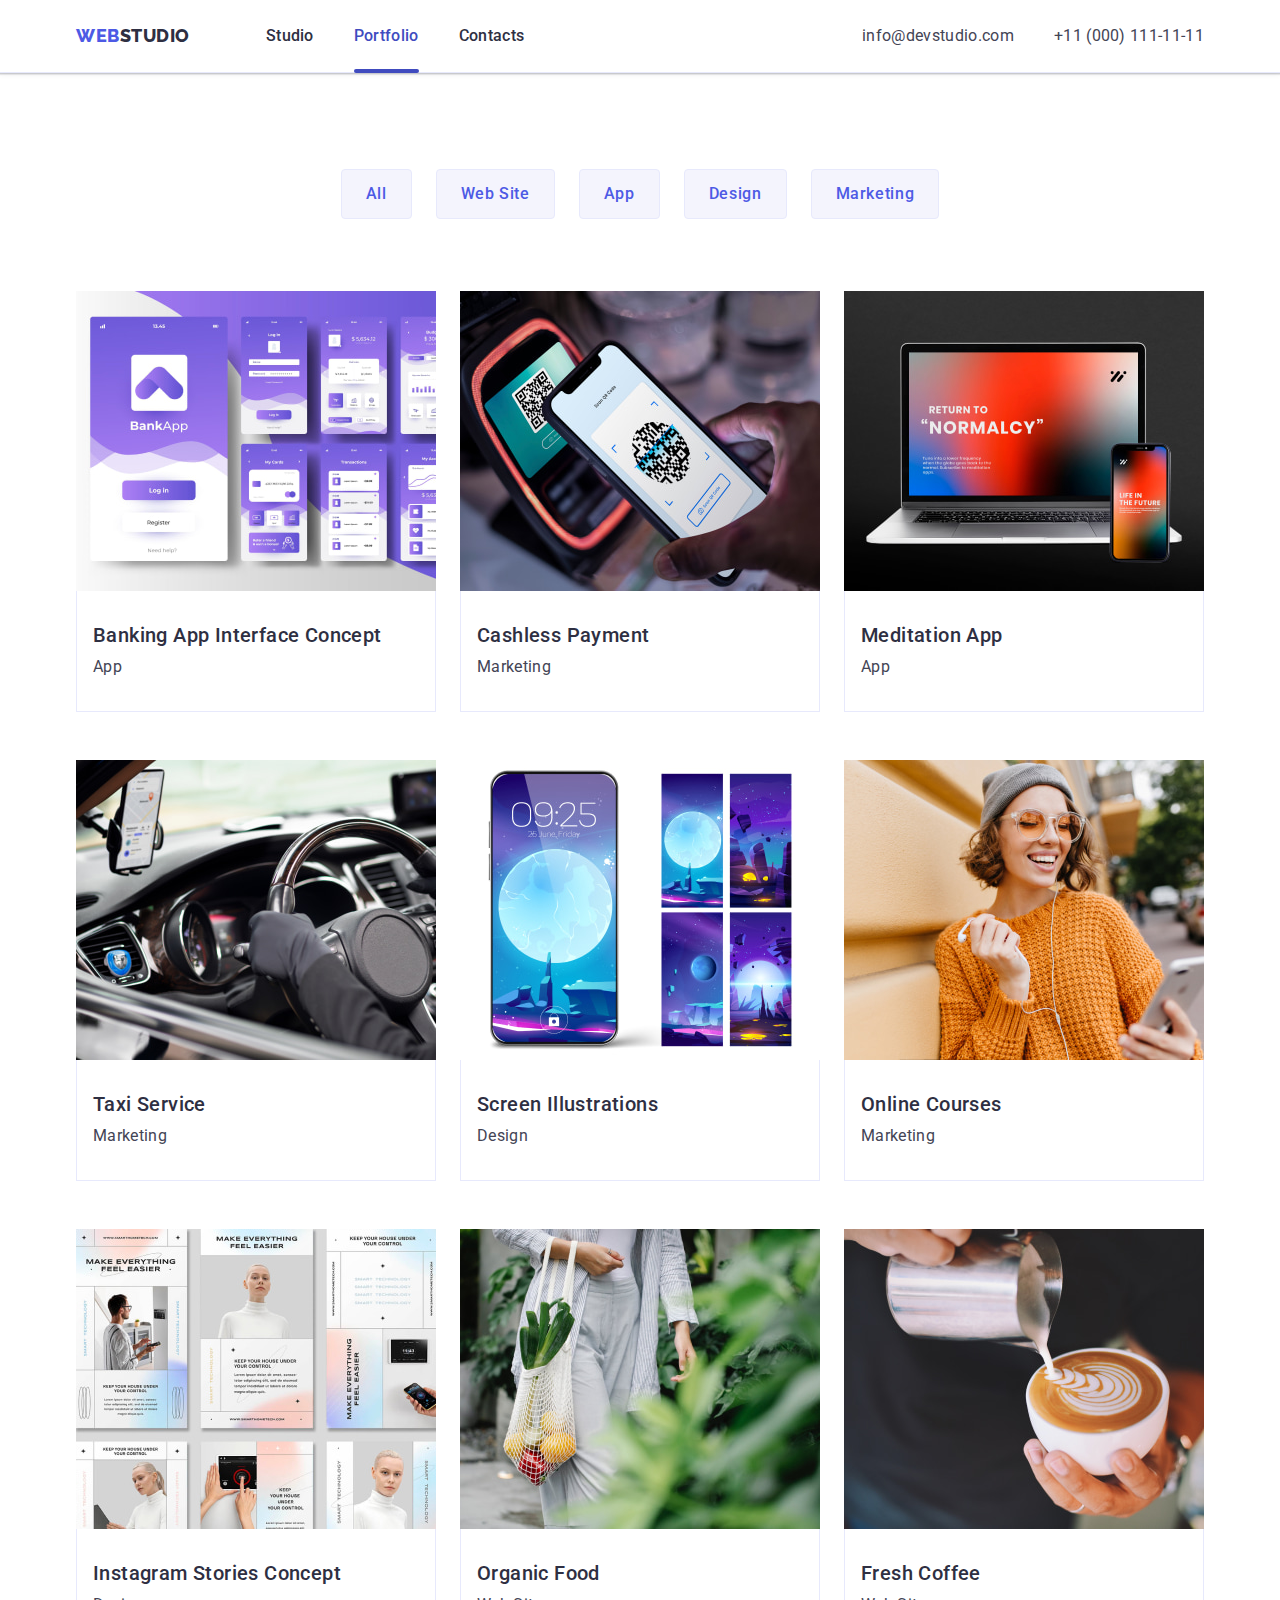
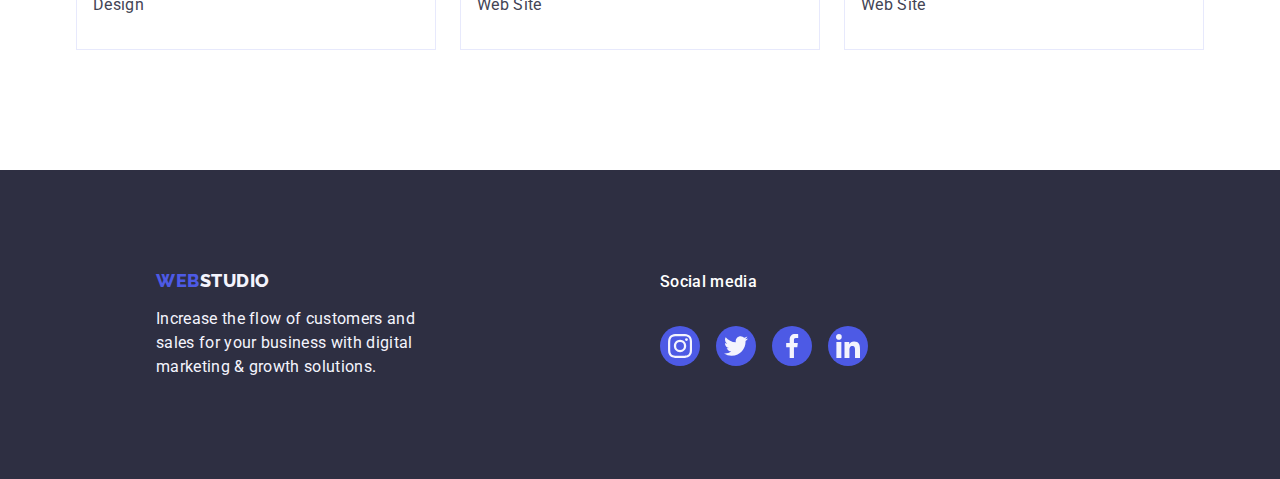
==== portfolio.html @ 1a56a94f "Initial commit" ====
<!DOCTYPE html>
<html lang="en">
  <head>
    <meta charset="UTF-8" />
    <meta name="viewport" content="width=device-width, initial-scale=1.0" />
    <title>Portfolio</title>
    <!-- Fons -->
    <link rel="preconnect" href="https://fonts.googleapis.com" />
    <link rel="preconnect" href="https://fonts.gstatic.com" crossorigin />
    <link
      href="https://fonts.googleapis.com/css2?family=Raleway:wght@800&family=Roboto:wght@400;500;700;900&display=swap"
      rel="stylesheet"
    />
    <!-- Normalize -->
    <link
      rel="stylesheet"
      href="https://cdn.jsdelivr.net/npm/modern-normalize@2.0.0/modern-normalize.min.css"
    />
    <!-- Castom styles -->
    <link rel="stylesheet" href="./css/styles.css" />
  </head>
  <body>
    <!-- Header section -->
    <header class="header">
      <div class="header-container container">
        <nav class="header-nav">
          <a class="header-logo header-link link" href="./index.html"
            >Web<span class="studio-black">Studio</span></a
          >
          <ul class="list-nav list">
            <li>
              <a class="navigation-link link" href="./index.html">Studio</a>
            </li>
            <li>
              <a class="navigation-link active link" href="./portfolio.html"
                >Portfolio</a
              >
            </li>
            <li><a class="navigation-link link" href="">Contacts</a></li>
          </ul>
        </nav>
        <address class="contacts">
          <ul class="address-list list">
            <li>
              <a class="contacts-address link" href="mailto:info@devstudio.com"
                >info@devstudio.com</a
              >
            </li>
            <li>
              <a class="contacts-address link" href="tel:+110001111111"
                >+11 (000) 111-11-11</a
              >
            </li>
          </ul>
        </address>
      </div>
    </header>
    <!-- Main block -->
    <main>
      <!--Section 1  -->
      <section class="section-btn section">
        <div class="container-card container">
          <h1 class="visually-hidden">Our Portfolio</h1>
          <ul class="portfolio-btn-list list">
            <li class="card">
              <button class="portfolio-btn" type="button">All</button>
            </li>
            <li class="card">
              <button class="portfolio-btn" type="button">Web Site</button>
            </li>
            <li class="card">
              <button class="portfolio-btn" type="button">App</button>
            </li>
            <li class="card">
              <button class="portfolio-btn" type="button">Design</button>
            </li>
            <li class="card">
              <button class="portfolio-btn" type="button">Marketing</button>
            </li>
          </ul>
          <ul class="portfolio-card list">
            <li class="portfolio-item">
              <a class="portfolio-link link-box link" href="">
                <div class="portfolio-wrapper">
                  <img
                    src="./images/portfolio-images/sec-3/img-1.jpg"
                    alt="Several screenshots showing the website registration menu."
                    width="360"
                    height="300"
                  />
                  <p class="overlay-text overlay">
                    14 Stylish and User-Friendly App Design Concepts · Task
                    Manager App · Calorie Tracker App · Exotic Fruit Ecommerce
                    App · Cloud Storage App
                  </p>
                </div>
                <div class="portfolio-page-card-content">
                  <h2 class="services">Banking App Interface Concept</h2>
                  <p class="occupation">App</p>
                </div>
              </a>
            </li>
            <li class="portfolio-item">
              <a class="portfolio-link link-box link" href="">
                <div class="portfolio-wrapper">
                  <img
                    src="./images/portfolio-images/sec-3/img-2.jpg"
                    alt="A person with an iPhone in his right hand is scanning a QR code"
                    width="360"
                    height="300"
                  />
                  <p class="overlay-text overlay">
                    14 Stylish and User-Friendly App Design Concepts · Task
                    Manager App · Calorie Tracker App · Exotic Fruit Ecommerce
                    App · Cloud Storage App
                  </p>
                </div>
                <div class="portfolio-page-card-content">
                  <h2 class="services">Cashless Payment</h2>
                  <p class="occupation">Marketing</p>
                </div>
              </a>
            </li>
            <li class="portfolio-item">
              <a class="portfolio-link link-box link" href="">
                <div class="portfolio-wrapper">
                  <img
                    src="./images/portfolio-images/sec-3/img-3.jpg"
                    alt="A MacBook and an iPhone with the company's logo on it."
                    width="360"
                    height="300"
                  />
                  <p class="overlay-text overlay">
                    14 Stylish and User-Friendly App Design Concepts · Task
                    Manager App · Calorie Tracker App · Exotic Fruit Ecommerce
                    App · Cloud Storage App
                  </p>
                </div>
                <div class="portfolio-page-card-content">
                  <h2 class="services">Meditation App</h2>
                  <p class="occupation">App</p>
                </div>
              </a>
            </li>
            <li class="portfolio-item">
              <a class="portfolio-link link-box link" href="">
                <div class="portfolio-wrapper">
                  <img
                    src="./images/portfolio-images/sec-4/img-1.jpg"
                    alt="A man in black gloves is driving a black car."
                    width="360"
                    height="300"
                  />
                  <p class="overlay-text overlay">
                    14 Stylish and User-Friendly App Design Concepts · Task
                    Manager App · Calorie Tracker App · Exotic Fruit Ecommerce
                    App · Cloud Storage App
                  </p>
                </div>
                <div class="portfolio-page-card-content">
                  <h2 class="services">Taxi Service</h2>
                  <p class="occupation">Marketing</p>
                </div>
              </a>
            </li>
            <li class="portfolio-item">
              <a class="portfolio-link link-box link" href="">
                <div class="portfolio-wrapper">
                  <img
                    src="./images/portfolio-images/sec-4/img-2.jpg"
                    alt="A smartphone on the screen of which the main page and several separate screenshots are displayed."
                    width="360"
                    height="300"
                  />
                  <p class="overlay-text overlay">
                    14 Stylish and User-Friendly App Design Concepts · Task
                    Manager App · Calorie Tracker App · Exotic Fruit Ecommerce
                    App · Cloud Storage App
                  </p>
                </div>
                <div class="portfolio-page-card-content">
                  <h2 class="services">Screen Illustrations</h2>
                  <p class="occupation">Design</p>
                </div>
              </a>
            </li>
            <li class="portfolio-item">
              <a class="portfolio-link link-box link" href="">
                <div class="portfolio-wrapper">
                  <img
                    src="./images/portfolio-images/sec-4/img-3.jpg"
                    alt="A girl in an orange sweater, a gray hat and glasses is listening to music and smiling."
                    width="360"
                    height="300"
                  />
                  <p class="overlay-text overlay">
                    14 Stylish and User-Friendly App Design Concepts · Task
                    Manager App · Calorie Tracker App · Exotic Fruit Ecommerce
                    App · Cloud Storage App
                  </p>
                </div>
                <div class="portfolio-page-card-content">
                  <h2 class="services">Online Courses</h2>
                  <p class="occupation">Marketing</p>
                </div>
              </a>
            </li>
            <li class="portfolio-item">
              <a class="portfolio-link link-box link" href="">
                <div class="portfolio-wrapper">
                  <img
                    src="./images/portfolio-images/sec-5/img-2.jpg"
                    alt="Six screenshots depicting a man and two women on a white background."
                    width="360"
                    height="300"
                  />
                  <p class="overlay-text overlay">
                    14 Stylish and User-Friendly App Design Concepts · Task
                    Manager App · Calorie Tracker App · Exotic Fruit Ecommerce
                    App · Cloud Storage App
                  </p>
                </div>
                <div class="portfolio-page-card-content">
                  <h2 class="services">Instagram Stories Concept</h2>
                  <p class="occupation">Design</p>
                </div>
              </a>
            </li>
            <li class="portfolio-item">
              <a class="portfolio-link link-box link" href="">
                <div class="portfolio-wrapper">
                  <img
                    src="./images/portfolio-images/sec-5/img-1.jpg"
                    alt="A woman in a gray dress carries a bag with fruits and vegetables."
                    width="360"
                    height="300"
                  />
                  <p class="overlay-text overlay">
                    14 Stylish and User-Friendly App Design Concepts · Task
                    Manager App · Calorie Tracker App · Exotic Fruit Ecommerce
                    App · Cloud Storage App
                  </p>
                </div>
                <div class="portfolio-page-card-content">
                  <h2 class="services">Organic Food</h2>
                  <p class="occupation">Web Site</p>
                </div>
              </a>
            </li>
            <li class="portfolio-item">
              <a class="portfolio-link link-box link" href="">
                <div class="portfolio-wrapper">
                  <img
                    src="./images/portfolio-images/sec-5/img-3.jpg"
                    alt="The man holds a cup of coffee in his hand and adds cream to it."
                    width="360"
                    height="300"
                  />
                  <p class="overlay-text overlay">
                    14 Stylish and User-Friendly App Design Concepts · Task
                    Manager App · Calorie Tracker App · Exotic Fruit Ecommerce
                    App · Cloud Storage App
                  </p>
                </div>
                <div class="portfolio-page-card-content">
                  <h2 class="services">Fresh Coffee</h2>
                  <p class="occupation">Web Site</p>
                </div>
              </a>
            </li>
          </ul>
        </div>
      </section>
    </main>
    <!-- Footer section -->
    <footer class="footer">
      <div class="footer-container">
        <div class="footer-logo-container">
          <a href="./index.html" class="logo-text link"
            >Web<span class="studio-cloud">Studio</span></a
          >
          <p class="footer-info">
            Increase the flow of customers and sales for your business with
            digital marketing & growth solutions.
          </p>
        </div>
        <div class="footer-networks">
          <p class="footer-media">Social media</p>
          <ul class="footer-networks-list">
            <li class="footer-networks-item">
              <a class="list-networks" href="" aria-label="instagram">
                <svg class="footer-networks-icons" width="24" height="24">
                  <use href="./images/icons.svg#instagram"></use>
                </svg>
              </a>
            </li>
            <li class="footer-networks-item">
              <a class="list-networks" href="" aria-label="twitter">
                <svg class="footer-networks-icons" width="24" height="24">
                  <use href="./images/icons.svg#twitter"></use>
                </svg>
              </a>
            </li>
            <li class="footer-networks-item">
              <a class="list-networks" href="" aria-label="facebook">
                <svg class="footer-networks-icons" width="24" height="24">
                  <use href="./images/icons.svg#facebook"></use>
                </svg>
              </a>
            </li>
            <li class="footer-networks-item">
              <a class="list-networks" href="" aria-label="linkedin">
                <svg class="footer-networks-icons" width="24" height="24">
                  <use href="./images/icons.svg#linkedin"></use>
                </svg>
              </a>
            </li>
          </ul>
        </div>
      </div>
    </footer>
  </body>
</html>
---- css/styles.css ----
:root {
  --main-dark-cl: #2e2f42;
  --main-black-cl: #434455;
  --our-team-bg: #ffffff;
  --logo-accent-cl: #4d5ae5;
  --title-accent-cl: #404bbf;
  --cloud-cl: #f4f4fd;
  --header-border-cl: #e7e9fc;
  --clients-border: #8e8f99;
  --modal-bagraund: #fcfcfc;
  --modal-windov-bg: rgba(46, 47, 66, 0.4);
  --footer-networks-activ: #31d0aa;
}
/* Common styles */
body {
  font-family: "Roboto", sans-serif;
  font-size: 16px;
  color: var(--main-black-cl);
  background-color: var(--our-team-bg);
}
img {
  display: block;
  max-width: 100%;
  height: auto;
}
/* Base styles */
.header-container {
  justify-content: space-between;
  display: flex;
  align-items: center;
}
.conacts {
  display: flex;
  align-items: center;
}
.list {
  display: flex;
  align-items: center;
  gap: 24px;
}
.navigation {
  display: block;
  padding-top: 24px;
  padding-bottom: 24px;
}
.list-nav {
  display: flex;
  align-items: center;
  gap: 40px;
  text-align: center;
}
.address-list {
  display: flex;
  gap: 40px;
  justify-content: flex-end;
  align-items: center;
}
.two-section-item {
  flex-basis: calc((100% - 3 * 24px) / 4);
}
.two-section-list {
  display: flex;
  gap: 24px;
}
.two-section {
  padding: 120px 0;
}
.section {
  padding-bottom: 120px;
}
.container {
  max-width: 1158px;
  margin: 0 auto;
  padding: 0 15px;
}
.header {
  border-bottom: 1px solid #e7e9fc;
  background-color: var(--our-team-bg);
  box-shadow: 0px 2px 1px rgba(46, 47, 66, 0.08),
    0px 1px 1px rgba(46, 47, 66, 0.16), 0px 1px 6px rgba(46, 47, 66, 0.08);
}
.hero-section-title {
  max-width: 496px;
  margin: 0 auto;
  text-align: center;
  margin-bottom: 48px;
  font-size: 56px;
  font-weight: 496px;
  line-height: 1.07;
  letter-spacing: 0.02em;
}

.three-section {
}

.four-section {
  padding-top: 120px;
  padding-bottom: 120px;
  background-color: var(--cloud-cl);
}

/* Reset */
h1,
h2,
h3,
h4,
h5,
h6,
p {
  margin: 0;
}
link,
ul,
ol {
  list-style: none;
}
ul,
ol {
  list-style: none;
  margin: 0;
  padding: 0;
}
.link {
  text-decoration: none;
  display: block;
}
a {
  text-decoration: none;
  color: currentColor;
}
button {
  font-family: inherit;
  cursor: pointer;
}
.header-nav {
  display: flex;
  align-items: center;
}
.header-logo {
  font-family: "Raleway", sans-serif;
  font-style: normal;
  font-weight: 800;
  font-size: 18px;
  line-height: 1.17;
  letter-spacing: 0.03em;
  color: var(--logo-accent-cl);
  text-transform: uppercase;
  margin-right: 76px;
}
.header-link {
  display: block;
  padding-top: 24px;
  padding-bottom: 24px;
}
.studio-black {
  color: var(--main-dark-cl);
}
/* Header-nav-list */
.header-logo link {
  line-height: 1.5;
}
.navigation:hover,
.navigation:focus {
  color: var(--title-accent-cl);
}
.navigation-link {
  position: relative;
  font-weight: 500;
  font-size: 16px;
  line-height: 1.5;
  letter-spacing: 0.02em;
  color: var(--main-dark-cl);
  padding-top: 24px;
  padding-bottom: 24px;
  display: block;
  transition: color 250ms cubic-bezier(0.4, 0, 0.2, 1);
}
.active {
  color: var(--title-accent-cl);
}

.navigation-link:hover,
.navigation-link:focus {
  color: var(--title-accent-cl);
}

.navigation-link.active::after {
  content: "";
  display: block;
  width: 100%;
  height: 4px;
  border-radius: 2px;
  background-color: var(--title-accent-cl);
  position: absolute;
  bottom: 0;
  left: 0;
  bottom: -1px;
}
/* Conacts */
.contacts {
  font-style: normal;
}
.contacts-address:hover,
.contacts-address:focus {
  color: var(--title-accent-cl);
}
.contacts-address {
  font-family: "Roboto", sans-serif;
  font-style: normal;
  font-weight: 400;
  font-size: 16px;
  line-height: 1.5;
  letter-spacing: 0.02em;
  color: var(--main-black-cl);
  display: block;
  padding-top: 24px;
  padding-bottom: 24px;
  transition: color 250ms cubic-bezier(0.4, 0, 0.2, 1);
}
.hero-section {
  font-family: "Roboto", sans-serif;
  font-style: normal;
  font-weight: 700;
  font-size: 56px;
  line-height: 1.07;
  letter-spacing: 0.02em;
  color: #ffffff;
  background-color: var(--main-dark-cl);
  padding: 188px 0;
}

.hero-img {
  max-width: 1440px;
  margin: 0 auto;
  background-image: linear-gradient(
      to bottom,
      rgba(46, 47, 66, 0.7),
      rgba(46, 47, 66, 0.7)
    ),
    url(../images/webstudio-images/hero-sec/hero-img.jpg);
  background-repeat: no-repeat;
  background-position: center;
  background-size: cover;
}

.hero-btn {
  font-family: "Roboto", sans-serif;
  font-style: normal;
  font-weight: 500;
  font-size: 16px;
  line-height: 1.5;
  letter-spacing: 0.04em;
  color: var(--our-team-bg);
  background: var(--logo-accent-cl);
  cursor: pointer;
  display: block;
  margin: 0 auto;
  padding: 16px 32px;
  box-shadow: 0px 4px 4px rgba(0, 0, 0, 0.15);
  border-radius: 4px;
  min-height: 56px;
  min-width: 169px;
  border: none;
  transition: background-color 250ms cubic-bezier(0.4, 0, 0.2, 1);
}

.hero-btn:hover,
.hero-btn:focus {
  background: #404bbf;
}
.two-section-title {
  font-weight: 500;
  font-size: 20px;
  line-height: 1.2;
  letter-spacing: 0.02em;
  color: var(--main-dark-cl);
  margin-bottom: 8px;
}
.two-section-paragraph {
  font-size: 16px;
  line-height: 1.5;
  letter-spacing: 0.02em;
  color: var(--main-black-cl);
}

.three-section-title {
  font-weight: 700;
  font-size: 36px;
  line-height: 1.11;
  letter-spacing: 0.02em;
  text-transform: capitalize;
  color: var(--main-dark-cl);
  text-align: center;
}
.three-section-title {
  margin-bottom: 72px;
  gap: 24px;
}
.card-list-webstudio {
  display: flex;
  flex-wrap: wrap;
}
.card-item-webstudio {
  width: calc((100% - 24px * 2) / 3);
}
.four-section-title {
  font-family: "Roboto", sans-serif;
  font-style: normal;
  font-weight: 700;
  font-size: 36px;
  line-height: 1.11;
  letter-spacing: 0.02em;
  text-transform: capitalize;
  color: var(--main-dark-cl);
  text-align: center;
  margin-bottom: 72px;
}

.four-section-name {
  font-weight: 500;
  font-size: 20px;
  line-height: 1.2;
  letter-spacing: 0.02em;
  color: var(--main-dark-cl);
}
.four-section-name {
  margin-bottom: 8px;
}
.four-section-team {
  font-size: 16px;
  line-height: 1.5;
  letter-spacing: 0.02em;
  text-align: center;
  margin-bottom: 8px;
  color: var(--main-black-cl);
}
.team-card-content {
  text-align: center;
  padding: 32px 0;
}

.our-team-list {
  background-color: var(--our-team-bg);
  flex-basis: calc((100% - 3 * 24px) / 4);
  box-shadow: 0px 1px 6px rgba(46, 47, 66, 0.08),
    0px 1px 1px rgba(46, 47, 66, 0.16), 0px 2px 1px rgba(46, 47, 66, 0.08);
  border-radius: 0px 0px 4px 4px;
}

.logo-text {
  font-family: "Raleway", sans-serif;
  font-style: normal;
  font-weight: 800;
  font-size: 18px;
  line-height: 1.17;
  letter-spacing: 0.03em;
  display: inline-block;
  margin-bottom: 16px;
  text-transform: uppercase;
  color: var(--logo-accent-cl);
}

.footer {
  background-color: var(--main-dark-cl);
  padding: 100px 0;
}

.footer-container {
  display: flex;
  align-items: baseline;
  margin-left: 156px;
}

.footer-info {
  font-size: 16px;
  line-height: 1.5;
  letter-spacing: 0.02em;
  color: var(--cloud-cl);
  display: flex;
  width: 264px;
  flex-direction: column;
  flex-shrink: 0;
}
.studio-cloud {
  color: var(--cloud-cl);
}
.portfolio-btn {
  font-family: "Roboto", sans-serif;
  font-style: normal;
  font-weight: 500;
  font-size: 16px;
  line-height: 1.5;
  letter-spacing: 0.04em;
  color: #4d5ae5;
  background-color: var(--cloud-cl);
  cursor: pointer;
  color: var(--logo-accent-cl);
  cursor: pointer;
  padding: 12px 24px;
  border-radius: 4px;
  border: 1px solid var(--header-border-cl);

  transition: color 250ms cubic-bezier(0.4, 0, 0.2, 1),
    background-color 250ms cubic-bezier(0.4, 0, 0.2, 1),
    border-color 250ms cubic-bezier(0.4, 0, 0.2, 1),
    box-shadow 250ms cubic-bezier(0.4, 0, 0.2, 1);
}
.portfolio-btn:hover,
.portfolio-btn:focus {
  background-color: var(--title-accent-cl);
  color: var(--our-team-bg);
  border: 1px solid transparent;
  box-shadow: 0px 3px 1px rgba(0, 0, 0, 0.1), 0px 2px 1px rgba(0, 0, 0, 0.08),
    0px 2px 2px rgba(0, 0, 0, 0.12);
}
.portfolio-card {
  display: flex;
  flex-wrap: wrap;
  gap: 48px 24px;
}
.portfolio-item {
  width: calc((100% - 2 * 24px) / 3);
  position: relative;
  overflow: hidden;
  transition: box-shadow 250ms cubic-bezier(0.4, 0, 0.2, 1);
}
.visually-hidden {
  position: absolute;
  width: 1px;
  height: 1px;
  margin: -1px;
  border: 0;
  padding: 0;
  white-space: nowrap;
  clip-path: inset(100%);
  clip: rect(0 0 0 0);
  overflow: hidden;
}

.portfolio-btn-list {
  display: flex;
  justify-content: center;
  align-items: center;
  margin: 0 auto 72px;
}
.portfolio-page-card-content {
  padding: 32px 16px;
  border: 1px solid var(--header-border-cl);
  border-top: none;
}

.services {
  font-weight: 500;
  font-size: 20px;
  line-height: 1.2;
  letter-spacing: 0.02em;
  color: var(--main-dark-cl);
}
.services {
  margin-bottom: 8px;
}
.occupation {
  font-size: 16px;
  line-height: 1.5;
  letter-spacing: 0.02em;
  color: var(--main-black-cl);
}
.section-btn {
  padding-top: 96px;
  padding-bottom: 120px;
}
.container-card {
  border-top: none;
}

/* Clients */

.clients-section {
  padding: 120px 0;
}

.clients-title {
  color: var(--main-dark-cl);
  font-size: 36px;
  text-align: center;
  line-height: 1.11;
  font-weight: 700;
  letter-spacing: 0.02em;
  text-transform: capitalize;
  margin-bottom: 72px;
}

.clients-item {
  width: 168px;
  height: 88px;
  transition: border-color 250ms cubic-bezier(0.4, 0, 0.2, 1),
    color 250ms cubic-bezier(0.4, 0, 0.2, 1);
}

.clients-list {
  display: flex;
  justify-content: center;
  gap: 24px;
}
.claiens-icon {
  fill: currentColor;
}
.clients-link {
  display: flex;
  justify-content: center;
  align-items: center;

  width: 168px;
  height: 88px;

  border-radius: 4px;
  border: 1px solid var(--clients-border);
  color: var(--clients-border);

  transition: border-color 250ms cubic-bezier(0.4, 0, 0.2, 1),
    color 250ms cubic-bezier(0.4, 0, 0.2, 1);
}

.clients-link:hover,
.clients-link:focus {
  color: var(--title-accent-cl);
  border-color: var(--title-accent-cl);
}

/* Modal styles */

.backdrop {
  position: fixed;
  top: 0;
  left: 0;

  width: 100%;
  height: 100%;

  background: var(--modal-windov-bg);

  transition: opacity 250ms cubic-bezier(0.4, 0, 0.2, 1),
    visibility 250ms cubic-bezier(0.4, 0, 0.2, 1);
}

.backdrop.is-hidden .modal {
  opacity: 0;
  transform: translateX(-50%) translateY(-50%);
}

.backdrop.is-hidden {
  opacity: 0;
  visibility: hidden;
  pointer-events: none;
}

.modal {
  position: absolute;
  top: 50%;
  left: 50%;

  transform: translate(-50%, -50%) scale(1);

  width: 408px;
  min-height: 584px;
  box-shadow: 0px 1px 1px rgba(0, 0, 0, 0.14), 0px 1px 3px rgba(0, 0, 0, 0.12),
    0px 2px 1px rgba(0, 0, 0, 0.2);

  border-radius: 4px;
  background-color: var(--modal-bagraund);

  transition: transform 250ms cubic-bezier(0.4, 0, 0.2, 1);
}

.modal-btn {
  position: absolute;
  top: 24px;
  right: 24px;

  display: flex;
  align-items: center;
  justify-content: center;

  width: 24px;
  height: 24px;
  padding: 0;
  border: 1px solid rgba(0, 0, 0, 0.1);

  cursor: pointer;
  fill: var(--header-border-cl);

  border: 1px solid rgba(0, 0, 0, 0.1);
  border-radius: 50%;
  background-color: var(--header-border-cl);
  transition: background-color 250ms cubic-bezier(0.4, 0, 0.2, 1),
    border 250ms cubic-bezier(0.4, 0, 0.2, 1);
  color: 250ms cubic-bezier(0.4, 0, 0.2, 1);
}
.modal-btn:hover,
.modal-btn:focus {
  background-color: var(--title-accent-cl);
  color: var(--cloud-cl);
  border: none;
}

.modal-icon {
  stroke: var(--main-dark-cl);
  width: 8px;
  height: 8px;
  transition: fill 250ms cubic-bezier(0.4, 0, 0.2, 1);
}

.modal-btn:hover .modal-icon,
.modal-btn:focus .modal-icon {
  fill: var(--our-team-bg);
}

.modal-icon:hover,
.modal-icon:focus {
  fill: var(--our-team-bg);
}

/* Owerlay */
.portfolio-wrapper {
  display: flex;
  padding: 0;
  cursor: pointer;
  position: relative;
  overflow: hidden;
}

.portfolio-item:hover .overlay {
  transform: translateY(0);
  transition: transform 250ms cubic-bezier(0.4, 0, 0.2, 1);
}

.portfolio-item:hover,
.portfolio-item:focus {
  box-shadow: 0px 1px 6px rgba(46, 47, 66, 0.08),
    0px 1px 1px rgba(46, 47, 66, 0.16), 0px 2px 1px rgba(46, 47, 66, 0.08);
}

.link-box {
  transition: box-shadow 250ms cubic-bezier(0.4, 0, 0.2, 1);
}

.link-box:hover,
.link-box:focus {
  box-shadow: 0px 1px 6px rgba(46, 47, 66, 0.08),
    0px 1px 1px rgba(46, 47, 66, 0.16), 0px 2px 1px rgba(46, 47, 66, 0.08);
}

.overlay {
  position: absolute;
  top: 0;
  left: 0;
  width: 100%;
  height: 100%;
  transform: translateY(100%);
  transition: transform 250ms cubic-bezier(0.4, 0, 0.2, 1);
}
.overlay-text {
  color: var(--cloud-cl);
  font-size: 16px;
  font-style: normal;
  font-weight: 400;
  line-height: 1.5;
  letter-spacing: 0.32px;
  background-color: var(--logo-accent-cl);
  padding: 40px 32px;
}

/* Features-icons */

.features-icons {
  padding: 24px 100px;
  border-radius: 4px;
  background: var(--cloud-cl);
  margin-bottom: 8px;
  display: flex;
  align-items: center;
  justify-content: center;
  height: 112px;
}

.icon {
}

/* Social networks */

.social-networks-list {
  display: flex;
  align-items: center;
  justify-content: center;
  gap: 24px;
}

.social-networks-item {
  width: 40px;
  height: 40px;
  transition: background-color 250ms cubic-bezier(0.4, 0, 0.2, 1);
}

.social-networks-link {
  display: flex;
  justify-content: center;
  align-items: center;
  transition: background-color 250ms cubic-bezier(0.4, 0, 0.2, 1);
  background-color: var(--logo-accent-cl);
  width: 100%;
  padding: 12px;
  border-radius: 50%;
  color: var(--clients-border);
}

.social-networks-link:hover,
.social-networks-link:focus {
  background-color: var(--title-accent-cl);
  color: var(--title-accent-cl);
  border-color: var(--title-accent-cl);
}

.social-networks-icons {
  fill: var(--cloud-cl);
}
/* Footer networks */

.footer-media {
  color: var(--our-team-bg);
  font-size: 16px;
  font-style: normal;
  font-weight: 500;
  line-height: 1.5;
  letter-spacing: 0.02em;
}

/* Footer networks */

.footer-logo-container {
  margin-right: 120px;
}

.footer-networks {
  display: flex;
  flex-direction: column;
  gap: 16px;
  max-width: 692px;
  margin-left: 120px;
}
.footer-media {
  color: var(--our-team-bg);
  font-size: 16px;
  font-style: normal;
  font-weight: 500;
  line-height: 1.5;
  letter-spacing: 0.32px;
  margin-bottom: 16px;
}
.footer-networks-list {
  display: flex;
  gap: 16px;
}
.footer-networks-item {
  width: 40px;
  height: 40px;
}
.list-networks {
  display: flex;
  justify-content: center;
  align-items: center;
  background-color: var(--logo-accent-cl);
  fill: currentColor;
  width: 100%;
  height: 100%;
  padding: 8px;
  border-radius: 50%;
  transition: background-color 250ms cubic-bezier(0.4, 0, 0.2, 1);
}
.list-networks:hover,
.list-networks:focus {
  background-color: var(--footer-networks-activ);
}

.footer-networks-icons {
  width: 24px;
  height: 24px;
  fill: var(--cloud-cl);
}

.portfolio-link:hover .overlay,
.portfolio-link:focus .overlay {
  transform: translateY(0);
}
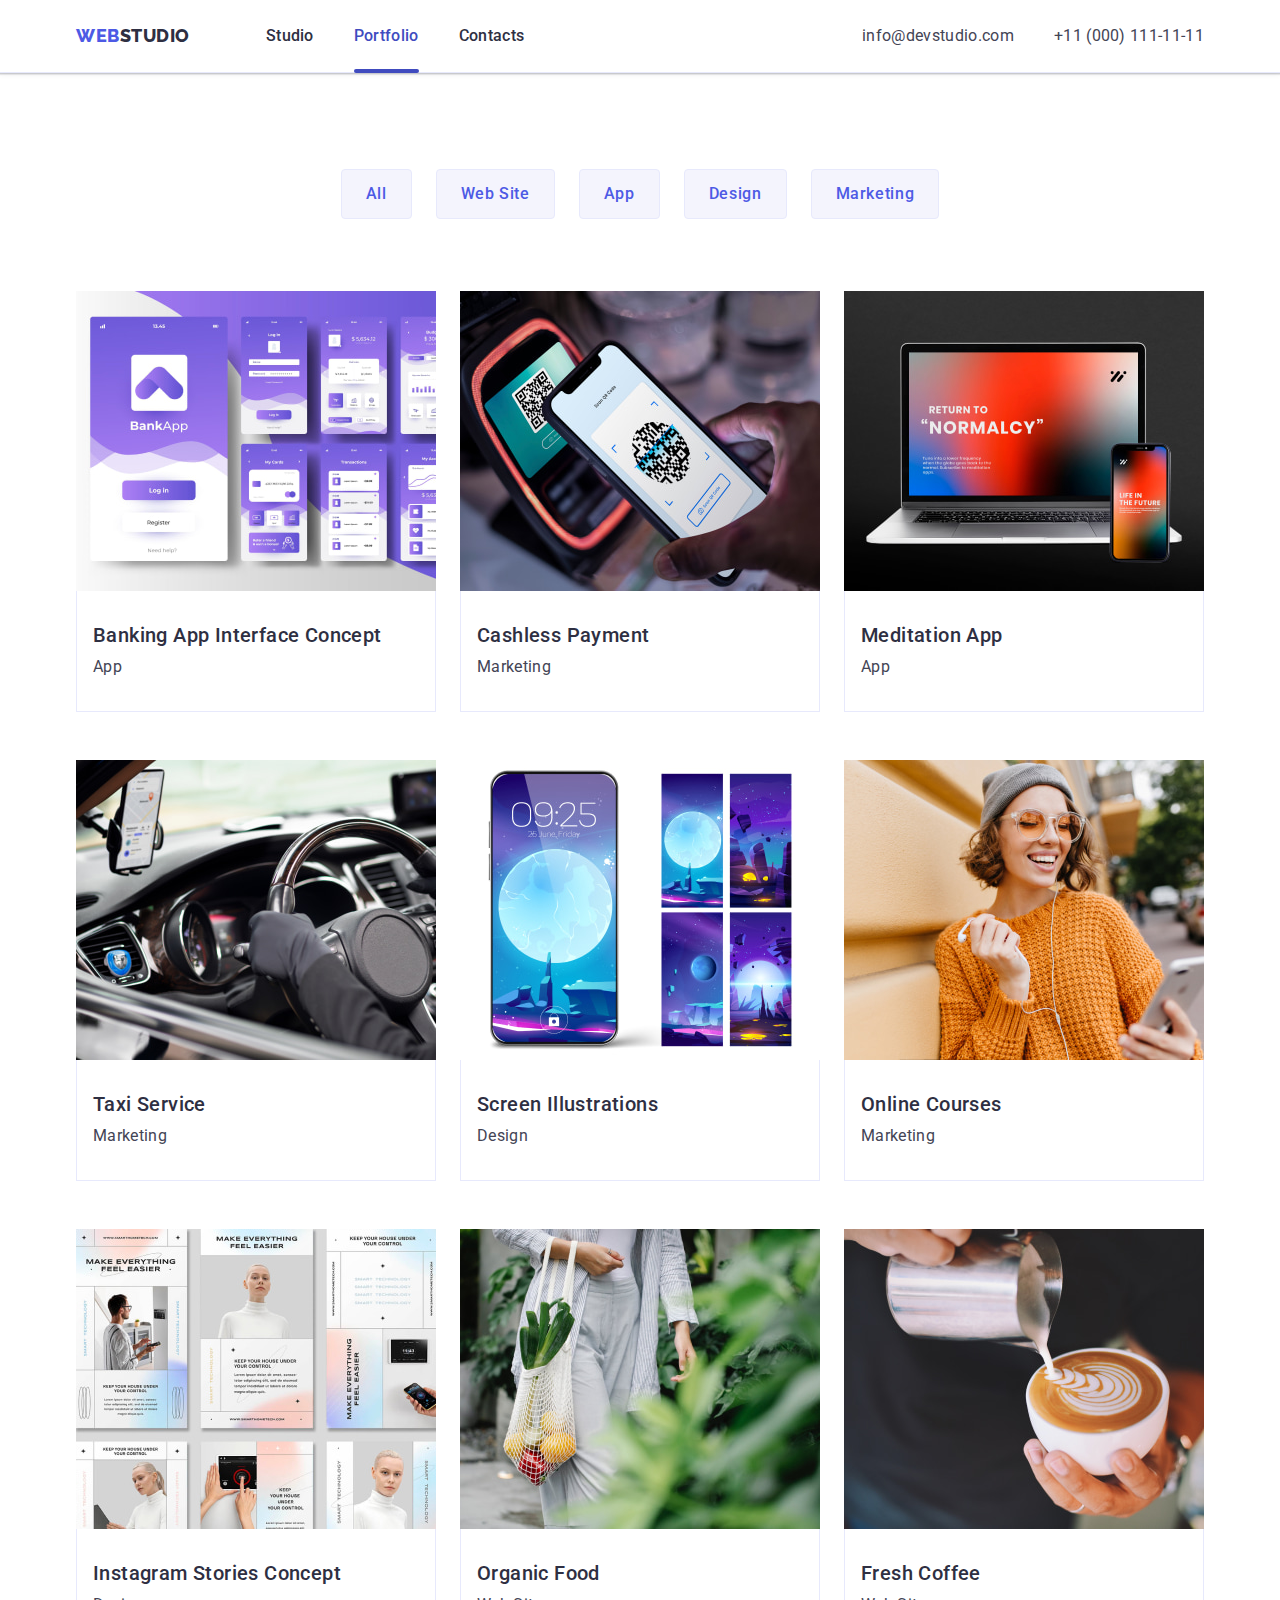
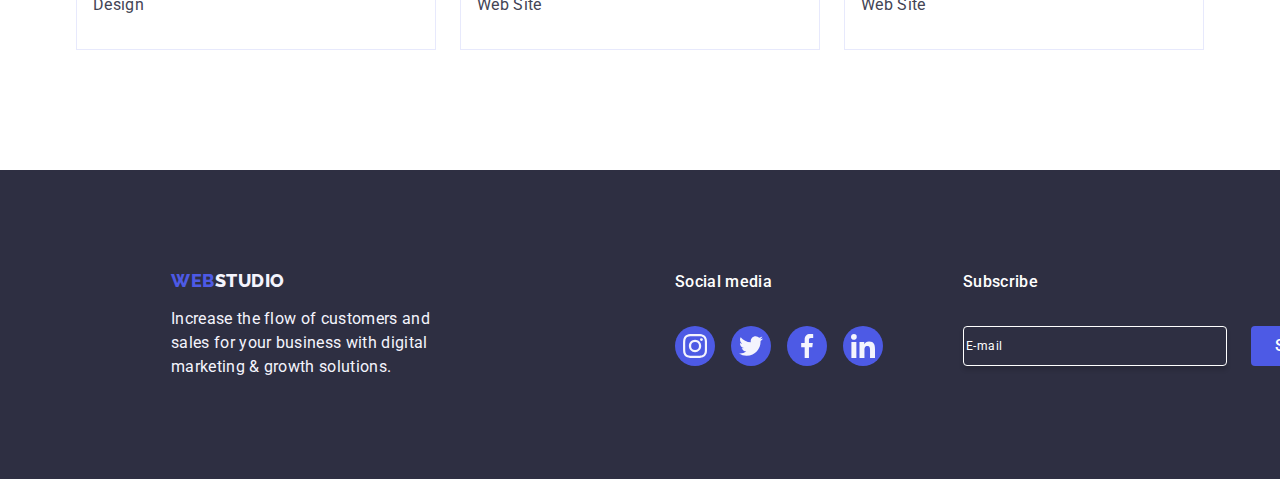
==== commit 5c96f0e6: "goit-markup-hw-05" ====
--- a/portfolio.html
+++ b/portfolio.html
@@ -274,7 +274,7 @@
     </main>
     <!-- Footer section -->
     <footer class="footer">
-      <div class="footer-container">
+      <div class="footer-container container">
         <div class="footer-logo-container">
           <a href="./index.html" class="logo-text link"
             >Web<span class="studio-cloud">Studio</span></a
@@ -317,6 +317,25 @@
             </li>
           </ul>
         </div>
+        <div class="subscribe-div">
+          <p class="footer-media">Subscribe</p>
+          <form class="subscribe-form" name="subscribe_form">
+            <label class="subscribe-form-label">
+              <input
+                class="subscribe-form-input"
+                type="email"
+                name="subscribe_form_email"
+                placeholder="E-mail"
+              />
+            </label>
+            <button class="subscribe-btn" type="submit">
+              Subscribe
+              <svg class="subscribe-form-icon" width="24" height="24">
+                <use href="./images/icons.svg#frame"></use>
+              </svg>
+            </button>
+          </form>
+        </div>
       </div>
     </footer>
   </body>
--- a/css/styles.css
+++ b/css/styles.css
@@ -558,6 +558,7 @@
   position: absolute;
   top: 50%;
   left: 50%;
+  padding: 72px 24px 24px 24px;
 
   transform: translate(-50%, -50%) scale(1);
 
@@ -791,3 +792,194 @@
 .portfolio-link:focus .overlay {
   transform: translateY(0);
 }
+/* Modal 2 */
+
+.modal-caption {
+  display: block;
+  width: 360px;
+  color: var(--main-dark-cl);
+  text-align: center;
+  font-size: 16px;
+  font-style: normal;
+  font-weight: 500;
+  line-height: 1.5;
+  letter-spacing: 0.32px;
+  margin-bottom: 16px;
+}
+.modal-form {
+}
+.modal-form-field {
+  position: relative;
+  display: block;
+  margin-bottom: 8px;
+}
+.modal-form-label {
+  display: block;
+  margin-bottom: 4px;
+  color: var(--clients-border);
+  font-size: 12px;
+  font-style: normal;
+  line-height: 1.16;
+  letter-spacing: 0.48px;
+}
+.modal-form-input {
+  width: 100%;
+  height: 40px;
+  padding: 0 38px;
+  border-radius: 4px;
+  outline: transparent;
+  transition: border-color 250ms cubic-bezier(0.4, 0, 0.2, 1);
+  border: 1px solid var(--modal-windov-bg);
+}
+
+.modal-form-input:focus {
+  border-color: var(--logo-accent-cl);
+}
+
+.modal-form-input:focus + .modal-form-icon {
+  fill: var(--logo-accent-cl);
+}
+
+.modal-form-icon {
+  align-items: center;
+  justify-content: center;
+  position: absolute;
+  bottom: 11px;
+  left: 16px;
+  fill: var(--main-dark-cl);
+  transition: fill 250ms cubic-bezier(0.4, 0, 0.2, 1);
+}
+
+.modal-form-comment {
+  width: 100%;
+  height: 120px;
+  padding: 8px 16px;
+  outline: transparent;
+  resize: none;
+  border-radius: 4px;
+  border: 1px solid var(--modal-windov-bg);
+  transition: border-color 250ms cubic-bezier(0.4, 0, 0.2, 1);
+}
+
+.modal-form-comment:focus {
+  border-color: var(--logo-accent-cl);
+}
+
+.modal-form-comment::placeholder {
+  color: var(--modal-windov-bg);
+  font-size: 12px;
+  letter-spacing: 0.48px;
+}
+
+/* Agreement */
+
+.modal-form-agreement {
+  display: flex;
+  align-items: center;
+  margin-bottom: 12px;
+  gap: 8px;
+}
+
+.modal-form-custom-checkbox {
+  display: flex;
+  align-items: center;
+  justify-content: center;
+  width: 16px;
+  height: 16px;
+  border-radius: 2px;
+  border: 1px solid var(--modal-windov-bg);
+  transition: background-color 250ms cubic-bezier(0.4, 0, 0.2, 1),
+    border-color 250ms cubic-bezier(0.4, 0, 0.2, 1);
+}
+
+.modal-form-checkbox:checked + .modal-form-custom-checkbox {
+  background-color: var(--title-accent-cl);
+  border-color: var(--title-accent-cl);
+}
+
+.modal-form-checkbox:checked + .modal-form-custom-checkbox {
+}
+
+.modal-form-checkbox-icon {
+}
+
+.modal-form-agreement-desc {
+  color: var(--clients-border);
+  font-size: 12px;
+  font-style: normal;
+  line-height: 1.16;
+  letter-spacing: 0.48px;
+  user-select: none;
+}
+
+.modal-form-link {
+  color: var(--logo-accent-cl);
+  font-size: 12px;
+  font-style: normal;
+  line-height: 1.66;
+  letter-spacing: 0.48px;
+  text-decoration-line: underline;
+}
+/*footer subscribe*/
+
+.subscribe-div {
+  margin-left: 80px;
+}
+
+.subscribe-form {
+  display: flex;
+  justify-content: space-between;
+  gap: 24px;
+  padding-top: 16px;
+}
+.subscribe-form-label {
+}
+.subscribe-form-input {
+  color: var(--our-team-bg);
+  font-size: 12px;
+  font-style: normal;
+  line-height: 2;
+  letter-spacing: 0.48px;
+  width: 264px;
+  height: 40px;
+  border-radius: 4px;
+  outline: transparent;
+  border: 1px solid var(--our-team-bg);
+  box-shadow: 0px 4px 4px 0px rgba(0, 0, 0, 0.15);
+  background-color: transparent;
+}
+.subscribe-btn {
+  color: var(--our-team-bg);
+  text-align: center;
+  font-size: 16px;
+  font-style: normal;
+  font-weight: 500;
+  line-height: 1.5;
+  letter-spacing: 0.64px;
+  display: inline-flex;
+  padding: 8px 24px;
+  justify-content: center;
+  align-items: center;
+  outline: transparent;
+  gap: 16px;
+  border-radius: 4px;
+  border: none;
+  background: var(--logo-accent-cl);
+  transition: background-color 250ms cubic-bezier(0.4, 0, 0.2, 1);
+}
+
+.subscribe-form-input::placeholder {
+  color: var(--our-team-bg);
+  font-size: 12px;
+  font-style: normal;
+  line-height: 2;
+  letter-spacing: 0.48px;
+}
+
+.subscribe-btn:hover,
+.subscribe-btn:focus {
+  background: #404bbf;
+}
+
+.subscribe-form-icon {
+}
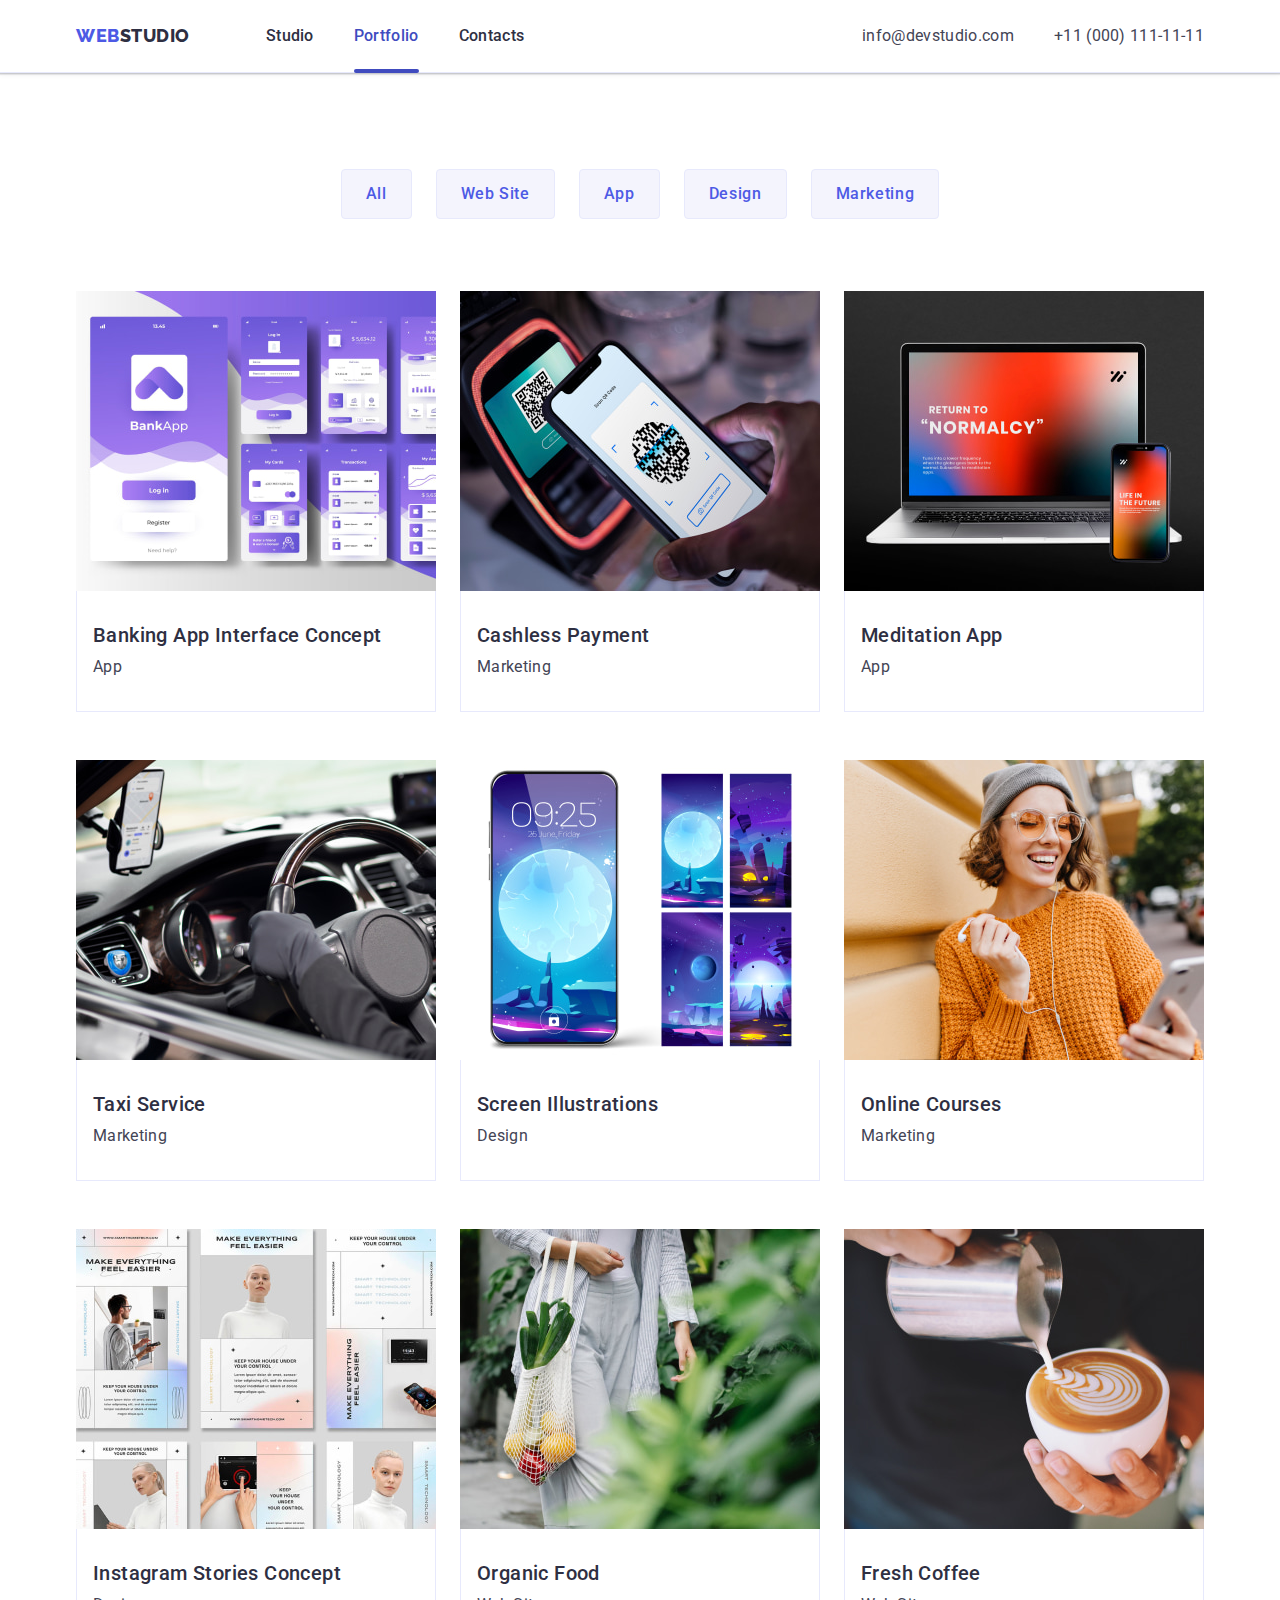
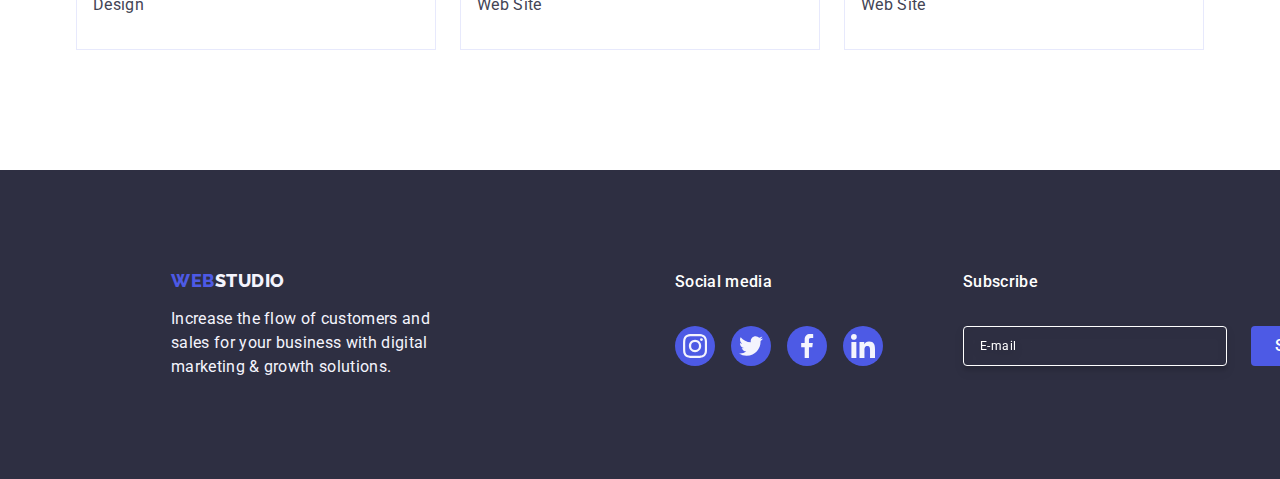
==== commit 8b89350f: "goit-markup-hw-05" ====
--- a/portfolio.html
+++ b/portfolio.html
@@ -324,7 +324,7 @@
               <input
                 class="subscribe-form-input"
                 type="email"
-                name="subscribe_form_email"
+                name="subscribe-form-email"
                 placeholder="E-mail"
               />
             </label>
--- a/css/styles.css
+++ b/css/styles.css
@@ -809,10 +809,25 @@
 .modal-form {
 }
 .modal-form-field {
+  display: block;
+  margin-bottom: 16px;
+}
+
+.modal-form-name {
+  display: block;
+  font-size: 12px;
+  font-family: Roboto;
+  font-weight: 400;
+  line-height: 1.17;
+  letter-spacing: 0.48px;
+  color: var(--clients-borderl);
+  margin-bottom: 4px;
+}
+
+.input-field {
   position: relative;
-  display: block;
-  margin-bottom: 8px;
-}
+}
+
 .modal-form-label {
   display: block;
   margin-bottom: 4px;
@@ -825,13 +840,19 @@
 .modal-form-input {
   width: 100%;
   height: 40px;
-  padding: 0 38px;
+  padding-left: 38px;
   border-radius: 4px;
   outline: transparent;
+  appearance: none;
+  color: var(--main-black-cl);
   transition: border-color 250ms cubic-bezier(0.4, 0, 0.2, 1);
   border: 1px solid var(--modal-windov-bg);
 }
 
+.checkbox-container {
+  margin-bottom: 24px;
+}
+
 .modal-form-input:focus {
   border-color: var(--logo-accent-cl);
 }
@@ -841,11 +862,10 @@
 }
 
 .modal-form-icon {
-  align-items: center;
-  justify-content: center;
   position: absolute;
-  bottom: 11px;
   left: 16px;
+  top: 50%;
+  transform: translateY(-50%);
   fill: var(--main-dark-cl);
   transition: fill 250ms cubic-bezier(0.4, 0, 0.2, 1);
 }
@@ -853,10 +873,15 @@
 .modal-form-comment {
   width: 100%;
   height: 120px;
+  font-size: 12px;
+  line-height: 1.17;
+  letter-spacing: 0.04em;
   padding: 8px 16px;
   outline: transparent;
   resize: none;
   border-radius: 4px;
+  background-color: transparent;
+  color: var(--modal-windov-bg)
   border: 1px solid var(--modal-windov-bg);
   transition: border-color 250ms cubic-bezier(0.4, 0, 0.2, 1);
 }
@@ -881,9 +906,10 @@
 }
 
 .modal-form-custom-checkbox {
-  display: flex;
+  display: inline-flex;
   align-items: center;
   justify-content: center;
+  fill: transparent;
   width: 16px;
   height: 16px;
   border-radius: 2px;
@@ -892,15 +918,15 @@
     border-color 250ms cubic-bezier(0.4, 0, 0.2, 1);
 }
 
-.modal-form-checkbox:checked + .modal-form-custom-checkbox {
+
+.modal-form-checkbox:checked + .modal-form-field .modal-form-custom-checkbox{
   background-color: var(--title-accent-cl);
-  border-color: var(--title-accent-cl);
-}
-
-.modal-form-checkbox:checked + .modal-form-custom-checkbox {
+  fill: var(--cloud-cl);
+  border: none;
 }
 
 .modal-form-checkbox-icon {
+  opacity: 0;
 }
 
 .modal-form-agreement-desc {
@@ -920,6 +946,18 @@
   letter-spacing: 0.48px;
   text-decoration-line: underline;
 }
+
+.modal-form-div {
+  margin-bottom: 8px;
+}
+
+.pp-text {
+  color: var(--clients-border);
+  font-size: 12px;
+  font-style: normal;
+  line-height: 1.17;
+  letter-spacing: 0.04em;
+}
 /*footer subscribe*/
 
 .subscribe-div {
@@ -938,18 +976,20 @@
   color: var(--our-team-bg);
   font-size: 12px;
   font-style: normal;
-  line-height: 2;
+  line-height: 1.5;
   letter-spacing: 0.48px;
   width: 264px;
   height: 40px;
+  padding-left: 16px;
   border-radius: 4px;
   outline: transparent;
   border: 1px solid var(--our-team-bg);
   box-shadow: 0px 4px 4px 0px rgba(0, 0, 0, 0.15);
   background-color: transparent;
+  filter: drop-shadow(0px 4px 4px rgba(0, 0, 0, 0.15));
 }
 .subscribe-btn {
-  color: var(--our-team-bg);
+  min-width: 165px;
   text-align: center;
   font-size: 16px;
   font-style: normal;
@@ -964,6 +1004,7 @@
   gap: 16px;
   border-radius: 4px;
   border: none;
+  color: var(--our-team-bg);
   background: var(--logo-accent-cl);
   transition: background-color 250ms cubic-bezier(0.4, 0, 0.2, 1);
 }
@@ -982,4 +1023,5 @@
 }
 
 .subscribe-form-icon {
-}
+  margin-left: 16px;
+}
